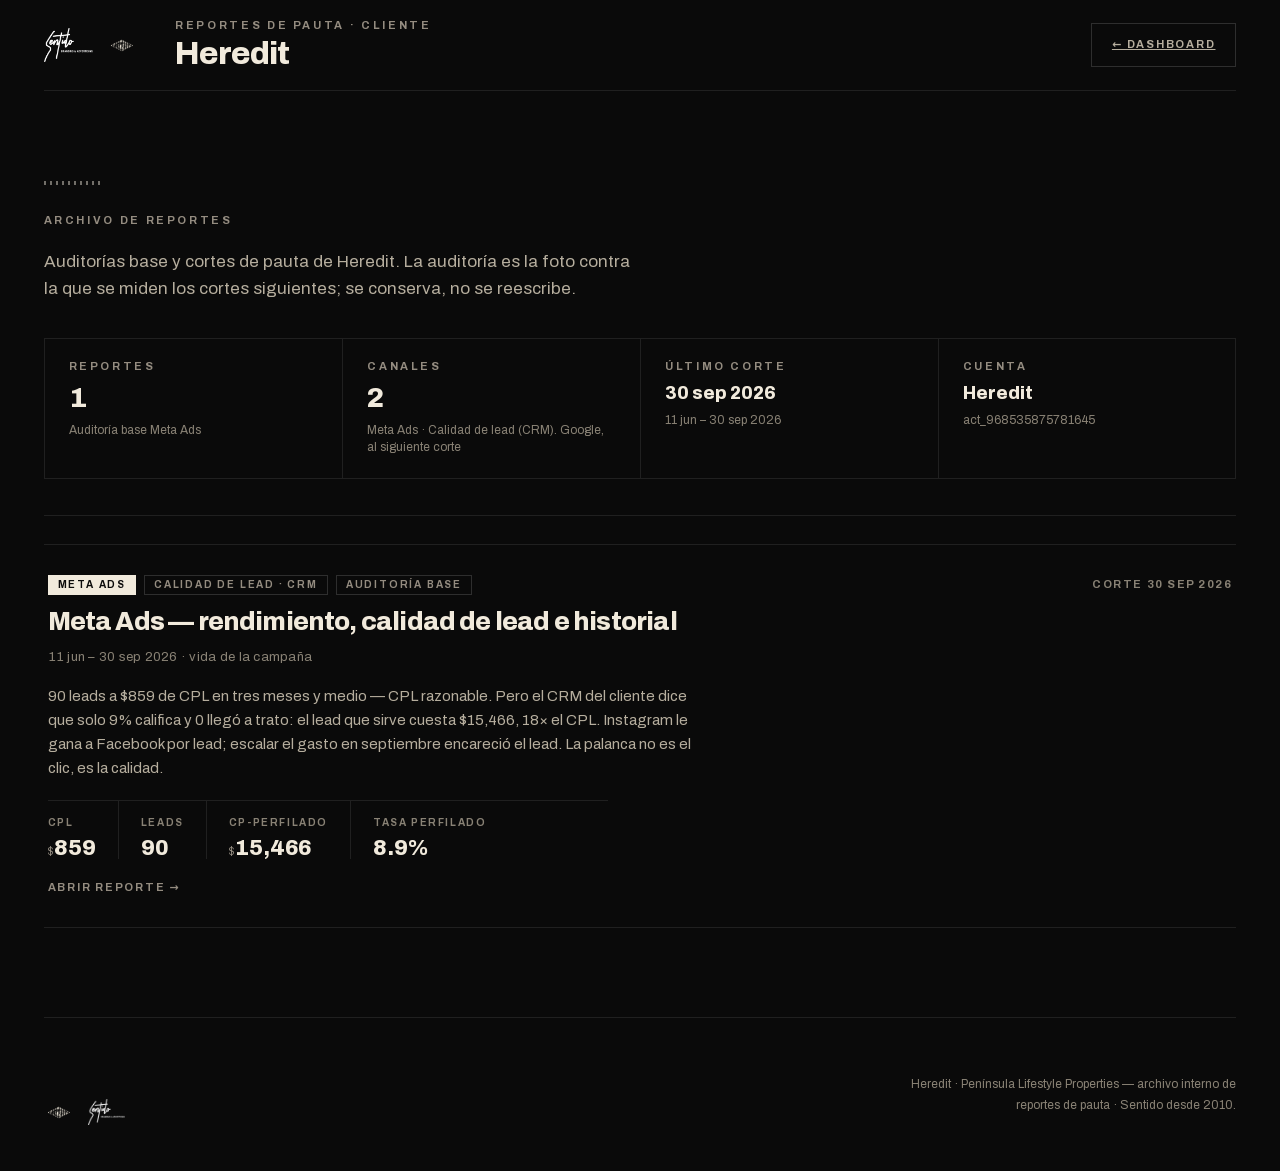
==== reportes/heredit/index.html @ f70a3b52 "Heredit: sección Reportes en el hub + auditoría base Meta Ads (con cruce CRM) - Nueva sección Report" ====
<!DOCTYPE html>
<html lang="es">
<head>
<meta charset="UTF-8">
<meta name="viewport" content="width=device-width, initial-scale=1">
<meta name="robots" content="noindex, nofollow">
<title>Reportes · Heredit — Sentido</title>
<link rel="icon" href="/assets/favicon.png">
<link rel="apple-touch-icon" href="/assets/favicon-180.png">
<link rel="stylesheet" href="/assets/panel.css">
<link rel="stylesheet" href="/assets/reportes.css">
</head>
<body>
<div class="wrap">

  <header class="barra">
    <div class="marca">
      <img src="/assets/logo-sentido-nombre-light.png" alt="Sentido">
      <span class="ojo" aria-hidden="true"></span>
    </div>
    <div class="cliente">
      <span class="rotulo">Reportes de pauta · Cliente</span>
      <h2>Heredit</h2>
    </div>
    <div class="controles no-print">
      <a class="btn btn--fantasma" href="/heredit">← Dashboard</a>
    </div>
  </header>

  <section aria-label="Resumen del archivo" style="padding-block:var(--sec) 0">
    <div class="pleca"></div>
    <span class="rotulo">Archivo de reportes</span>
    <p style="max-width:60ch;margin:16px 0 0;color:var(--hueso-2)">
      Auditorías base y cortes de pauta de Heredit. La auditoría es la foto contra la que se miden
      los cortes siguientes; se conserva, no se reescribe.
    </p>

    <div class="arch">
      <div class="a"><span class="rotulo">Reportes</span><div class="v">1</div><div class="s">Auditoría base Meta Ads</div></div>
      <div class="a"><span class="rotulo">Canales</span><div class="v">2</div><div class="s">Meta Ads · Calidad de lead (CRM). Google, al siguiente corte</div></div>
      <div class="a"><span class="rotulo">Último corte</span><div class="v" style="font-size:1.125rem">30 sep 2026</div><div class="s">11 jun – 30 sep 2026</div></div>
      <div class="a"><span class="rotulo">Cuenta</span><div class="v" style="font-size:1.125rem">Heredit</div><div class="s">act_968535875781645</div></div>
    </div>
  </section>

  <section style="padding-block:20px var(--sec)">
    <div class="replist">

      <a class="repitem" href="/reportes/heredit/meta-2026-09-30">
        <div class="repitem__top">
          <div class="tags">
            <span class="tag tag--full">Meta Ads</span>
            <span class="tag">Calidad de lead · CRM</span>
            <span class="tag">Auditoría base</span>
          </div>
          <span class="corte">Corte 30 sep 2026</span>
        </div>
        <h3>Meta Ads — rendimiento, calidad de lead e historial</h3>
        <p class="per">11 jun – 30 sep 2026 · vida de la campaña</p>
        <p class="desc">
          90 leads a $859 de CPL en tres meses y medio — CPL razonable. Pero el CRM del cliente dice
          que solo 9% califica y 0 llegó a trato: el lead que sirve cuesta $15,466, 18× el CPL.
          Instagram le gana a Facebook por lead; escalar el gasto en septiembre encareció el lead.
          La palanca no es el clic, es la calidad.
        </p>
        <div class="repitem__k">
          <div class="k"><div class="kl">CPL</div><div class="kv"><span class="cur">$</span>859</div></div>
          <div class="k"><div class="kl">Leads</div><div class="kv">90</div></div>
          <div class="k"><div class="kl">CP-Perfilado</div><div class="kv"><span class="cur">$</span>15,466</div></div>
          <div class="k"><div class="kl">Tasa perfilado</div><div class="kv">8.9%</div></div>
        </div>
        <div class="flechas">Abrir reporte →</div>
      </a>

    </div>
  </section>

  <footer>
    <div class="fm"><span class="ojo" aria-hidden="true"></span>
      <img class="nom" src="/assets/logo-sentido-nombre-light.png" alt="Sentido"></div>
    <p class="fnota">Heredit · Península Lifestyle Properties — archivo interno de reportes de pauta · Sentido desde 2010.</p>
  </footer>
</div>

<script>
fetch('/api/session').then(r=>r.json()).then(s=>{ if(!s.authed) location.href='/'; }).catch(()=>{});
</script>
</body>
</html>
---- assets/panel.css ----
/* ═══════════════════════════════════════════════════════════════
   ads.sentido.mx — Panel interno de resultados
   Sistema visual estricto de Sentido: tinta + hueso, Archivo,
   buril como material, rombo como módulo. Sin color, sin tarjetas.
   ═══════════════════════════════════════════════════════════════ */

/* Archivo variable, auto-hospedada (sin Google Fonts en runtime) */
@font-face{
  font-family:'Archivo';font-style:normal;font-weight:100 900;font-stretch:75% 125%;
  font-display:swap;src:url(./fonts/archivo-latin.woff2) format('woff2');
  unicode-range:U+0000-00FF,U+0131,U+0152-0153,U+02BB-02BC,U+02C6,U+02DA,U+02DC,U+0304,U+0308,U+0329,U+2000-206F,U+20AC,U+2122,U+2191,U+2193,U+2212,U+2215,U+FEFF,U+FFFD;
}
@font-face{
  font-family:'Archivo';font-style:normal;font-weight:100 900;font-stretch:75% 125%;
  font-display:swap;src:url(./fonts/archivo-latin-ext.woff2) format('woff2');
  unicode-range:U+0100-02BA,U+02BD-02C5,U+02C7-02CC,U+02CE-02D7,U+02DD-02FF,U+0304,U+0308,U+0329,U+1D00-1DBF,U+1E00-1E9F,U+1EF2-1EFF,U+2020,U+20A0-20AB,U+20AD-20C0,U+2113,U+2C60-2C7F,U+A720-A7FF;
}

:root{
  --tinta:#0A0A0A; --tinta-2:#111111; --tinta-3:#161616; --tinta-4:#1A1A1A;
  --hueso:#F1EADC; --hueso-2:#B6AE9E; --hueso-3:#948C80; --hueso-4:#898275;
  --linea:#202020; --linea-2:#2E2E2E;
  --err:#E0A79C; --err-borde:#B4655A;
  --ancho:1300px; --lectura:780px;
  --gutter:clamp(20px,3.4vw,48px);
  --sec:clamp(56px,7vw,104px);
  --ease:cubic-bezier(.22,.75,.20,1);
  --archivo:'Archivo',system-ui,-apple-system,'Segoe UI',sans-serif;
  color-scheme:dark;
}
*{box-sizing:border-box}
html{-webkit-text-size-adjust:100%}
body{margin:0;background:var(--tinta);color:var(--hueso-2);font-family:var(--archivo);
  font-size:1.0625rem;line-height:1.6;font-weight:400;-webkit-font-smoothing:antialiased;text-rendering:optimizeLegibility}
h1,h2,h3,h4{color:var(--hueso);margin:0;line-height:1;letter-spacing:-.032em;text-wrap:balance;font-weight:800}
a{color:inherit}
.num{font-variant-numeric:tabular-nums;font-feature-settings:"tnum" 1}
[hidden]{display:none!important}

.wrap{max-width:var(--ancho);margin:0 auto;padding-inline:var(--gutter)}

/* ── Primitivas de marca ── */
.rotulo{font-size:.6875rem;letter-spacing:.24em;text-transform:uppercase;font-weight:700;color:var(--hueso-3);line-height:1}
.pleca{height:4px;width:56px;background:repeating-linear-gradient(90deg,var(--hueso) 0 2px,transparent 2px 6px);opacity:.45;margin-bottom:20px}
.rombo{width:7px;height:7px;border:1px solid var(--hueso-3);transform:rotate(45deg);display:inline-block}
.rombo--lleno{background:var(--hueso);border-color:var(--hueso)}
/* El ojo grabado: trama de buril enmascarada por la silueta del isotipo, para
   que la marca se lea como grabado y no como PNG negro perdido en el fondo. */
.ojo{width:30px;height:30px;flex:0 0 auto;
  background-image:repeating-linear-gradient(92deg,#F1EADC 0 1.15px,rgba(241,234,220,.34) 1.15px 2.3px);
  -webkit-mask:url(/assets/isotipo-sentido.png) center/contain no-repeat;
  mask:url(/assets/isotipo-sentido.png) center/contain no-repeat}
.buril{position:absolute;inset:0;pointer-events:none;
  background-image:repeating-linear-gradient(var(--ang,90deg),var(--trazo,#F1EADC) 0 var(--peso,.6px),transparent var(--peso,.6px) var(--paso,5px));
  opacity:var(--tono,.05)}

/* ── Barra ── */
.barra{display:flex;align-items:center;gap:clamp(16px,3vw,40px);flex-wrap:wrap;min-height:80px;
  padding-block:20px;border-bottom:1px solid var(--linea)}
.marca{display:flex;align-items:center;gap:14px;flex:0 0 auto}
.marca img{height:34px;width:auto;display:block}
.cliente{display:flex;flex-direction:column;gap:7px;flex:1 1 auto;min-width:120px}
.cliente h2{font-size:clamp(1.5rem,2.6vw,2rem)}

/* ── Controles: selector de rango tipo Swydo ── */
.controles{display:flex;gap:12px;align-items:center;flex-wrap:wrap;flex:0 0 auto}
.selrango{position:relative}
.selrango>button{appearance:none;cursor:pointer;font-family:inherit;background:transparent;
  border:1px solid var(--linea-2);color:var(--hueso-2);padding:11px 16px;display:flex;gap:12px;align-items:center;
  font-size:.8125rem;letter-spacing:.02em;transition:border-color .3s var(--ease)}
.selrango>button:hover{border-color:var(--hueso-4)}
.selrango>button .cal{color:var(--hueso-4)}
.selrango>button .rng{font-variant-numeric:tabular-nums;color:var(--hueso)}
.panelrango{position:absolute;top:calc(100% + 8px);right:0;z-index:40;width:min(340px,90vw);
  background:var(--tinta-2);border:1px solid var(--linea-2);padding:18px}
.panelrango .rotulo{margin-bottom:12px;display:block}
.presets{display:flex;flex-wrap:wrap;gap:8px;margin-bottom:16px}
.presets button{appearance:none;cursor:pointer;font-family:inherit;background:transparent;border:1px solid var(--linea);
  color:var(--hueso-3);padding:8px 12px;font-size:.75rem;letter-spacing:.02em;transition:.25s var(--ease)}
.presets button:hover{color:var(--hueso);border-color:var(--hueso-4)}
.presets button[aria-pressed="true"]{background:var(--hueso);color:var(--tinta);border-color:var(--hueso)}
.custom{display:grid;grid-template-columns:1fr 1fr;gap:10px;padding-top:14px;border-top:1px solid var(--linea)}
.custom label{display:flex;flex-direction:column;gap:6px;font-size:.6875rem;letter-spacing:.16em;text-transform:uppercase;font-weight:700;color:var(--hueso-4)}
.custom input{font-family:inherit;background:var(--tinta-3);border:1px solid var(--linea-2);color:var(--hueso);padding:9px 10px;font-size:.8125rem}
.cmp{margin-top:14px;display:flex;align-items:center;gap:10px;font-size:.8125rem;color:var(--hueso-3)}
.cmp input{accent-color:var(--hueso)}

.btn{appearance:none;cursor:pointer;font-family:inherit;font-size:.6875rem;letter-spacing:.16em;text-transform:uppercase;
  font-weight:700;padding:12px 20px;background:var(--hueso);color:var(--tinta);border:0;box-shadow:0 2px 0 0 var(--hueso-4);
  transition:box-shadow .15s var(--ease),transform .15s var(--ease)}
.btn:hover{box-shadow:0 4px 0 0 var(--hueso-4)}
.btn:active{box-shadow:0 1px 0 0 var(--hueso-4);transform:translateY(1px)}
.btn--fantasma{background:transparent;color:var(--hueso-2);border:1px solid var(--linea-2);box-shadow:none}
.btn--fantasma:hover{border-color:var(--hueso-4);box-shadow:none}

/* ── Banner (estado de datos) ── */
.banner{display:flex;align-items:center;gap:12px;padding:12px 16px;margin-top:20px;
  background:var(--tinta-2);border-left:2px solid var(--hueso-4);font-size:.875rem;color:var(--hueso-3)}
.banner b{color:var(--hueso-2);font-weight:600}
.banner .rombo{flex:0 0 auto}

/* ── Secciones ── */
section{padding-block:var(--sec)}
section+section{border-top:1px solid var(--linea)}
.cab{display:flex;justify-content:space-between;align-items:flex-end;gap:24px;flex-wrap:wrap;margin-bottom:44px}
.cab h3{font-size:clamp(1.375rem,2.2vw,1.875rem)}
.cab .meta-nota{font-size:.9375rem;color:var(--hueso-3);max-width:36ch;text-align:right}

/* ── KPIs: plancha de renglones ── */
.kpis{display:grid;grid-template-columns:repeat(4,1fr)}
.kpi{padding:4px 28px;border-left:1px solid var(--linea)}
.kpi:first-child{padding-left:0;border-left:0}
.kpi .rotulo{margin-bottom:16px}
.kpi .cifra{font-size:clamp(2rem,3.4vw,2.9rem);font-weight:800;color:var(--hueso);line-height:.95;letter-spacing:-.032em}
.kpi .cifra .cur{font-weight:300;font-size:.55em;color:var(--hueso-3);margin-right:.12em;vertical-align:.06em}
.kpi .pie{margin-top:14px;display:flex;align-items:center;gap:10px;min-height:20px}
.delta{display:inline-flex;align-items:center;gap:6px;font-size:.8125rem;font-weight:600;font-variant-numeric:tabular-nums;color:var(--hueso-2)}
.delta .arw{color:var(--hueso-3);font-size:.7rem}
.delta .vs{color:var(--hueso-4);font-weight:400;letter-spacing:.04em}

/* ── Columnas con regla ── */
.cols{display:grid;grid-template-columns:1fr 1fr}
.col{padding:0 clamp(20px,3vw,48px);border-left:1px solid var(--linea)}
.col:first-child{padding-left:0;border-left:0}
.col-cab{display:flex;align-items:baseline;justify-content:space-between;gap:12px;margin-bottom:26px;padding-bottom:18px;border-bottom:1px solid var(--linea)}
.col-cab h4{font-size:1.3125rem;color:var(--hueso)}
.col-cab .fuente{font-size:.6875rem;letter-spacing:.14em;text-transform:uppercase;font-weight:700;color:var(--hueso-4)}
.renglon{display:grid;grid-template-columns:1fr auto auto;align-items:baseline;gap:16px;padding:14px 0;border-bottom:1px solid var(--linea)}
.renglon:last-child{border-bottom:0}
.renglon .et{color:var(--hueso-3);font-size:.9375rem}
.renglon .val{color:var(--hueso);font-weight:600;font-size:1.0625rem;font-variant-numeric:tabular-nums;text-align:right;min-width:90px}
.renglon .dl{text-align:right;min-width:74px}
.aviso{margin-top:22px;padding:14px 16px;border:1px solid var(--linea-2);display:flex;gap:12px;align-items:flex-start}
.aviso .rombo{margin-top:6px;flex:0 0 auto;border-color:var(--err-borde)}
.aviso p{margin:0;font-size:.875rem;color:var(--hueso-3);line-height:1.5}
.aviso b{color:var(--hueso-2);font-weight:600}

/* ── Tendencia ── */
.trend{display:grid;grid-template-columns:1fr 1fr;gap:clamp(24px,4vw,56px)}
.grafo{position:relative}
.grafo h4{font-size:1.125rem;color:var(--hueso);margin-bottom:4px}
.grafo .gsub{font-size:.8125rem;color:var(--hueso-4);margin-bottom:20px}
.grafo svg{width:100%;height:auto;display:block;overflow:visible}
.gline{fill:none;stroke:var(--hueso-2);stroke-width:1.6}
.garea{fill:var(--hueso);opacity:.06}
.ggrid{stroke:var(--linea);stroke-width:1}
.gbase{stroke:var(--linea-2);stroke-width:1}
.gtick{fill:var(--hueso-4);font-size:10px;font-weight:700;letter-spacing:.1em}
.gcursor{stroke:var(--hueso-3);stroke-width:1;stroke-dasharray:2 3;opacity:0}
.tip{position:fixed;pointer-events:none;background:var(--tinta-2);border:1px solid var(--linea-2);padding:8px 11px;
  font-size:.75rem;color:var(--hueso-2);opacity:0;transform:translate(-50%,-115%);white-space:nowrap;transition:opacity .12s;z-index:50}
.tip b{color:var(--hueso);font-weight:600;font-variant-numeric:tabular-nums}

/* ── Análisis (Nivel 1: callouts computados) ── */
.analisis{margin-top:44px;background:var(--tinta-2);padding:24px clamp(20px,3vw,32px);border-left:2px solid var(--hueso-4)}
.analisis>.rotulo{display:block;margin-bottom:18px}
.analisis ul{list-style:none;margin:0;padding:0;display:flex;flex-direction:column;gap:14px}
.analisis li{display:grid;grid-template-columns:auto 1fr;gap:14px;align-items:start}
.analisis li .rombo{margin-top:7px}
.analisis li .txt{color:var(--hueso-2);font-size:.9375rem;line-height:1.55;max-width:66ch}
.analisis li .txt b{color:var(--hueso);font-weight:600;font-variant-numeric:tabular-nums}
.an-kpi-slim{margin-top:34px;padding-top:22px;border-top:1px solid var(--linea);display:grid;grid-template-columns:auto 1fr;gap:14px;align-items:start;max-width:80ch}
.an-kpi-slim .rombo{margin-top:7px}
.an-kpi-slim .txt{color:var(--hueso-2);font-size:1rem;line-height:1.55}
.an-kpi-slim .txt b{color:var(--hueso);font-weight:600;font-variant-numeric:tabular-nums}

/* ── Papel: lectura ── */
.papel{--tinta:#F1EADC;--tinta-2:#E8E0D0;--tinta-3:#DED5C2;--tinta-4:#D5CBB6;
  --hueso:#0A0A0A;--hueso-2:#2E2A24;--hueso-3:#514B42;--hueso-4:#5C564C;--linea:#D8CFBC;--linea-2:#C4B9A2;
  background:var(--tinta);color:var(--hueso-2);margin-inline:calc(-1*var(--gutter));padding-inline:var(--gutter)}
.papel .pleca{background:repeating-linear-gradient(90deg,var(--hueso) 0 2px,transparent 2px 6px)}
.lectura{max-width:var(--lectura)}
.lectura h3{color:var(--hueso);font-size:clamp(1.5rem,2.4vw,2rem);margin-bottom:8px}
.lectura .firma{font-size:.6875rem;letter-spacing:.24em;text-transform:uppercase;font-weight:700;color:var(--hueso-3);margin-bottom:32px}
.lectura p{color:var(--hueso-2);margin:0 0 20px;max-width:68ch}
.lectura p b,.lectura p .en{color:var(--hueso);font-weight:600}
.lectura p:last-child{margin-bottom:0}

/* ── Pie ── */
footer{border-top:1px solid var(--linea);padding-block:44px;display:flex;justify-content:space-between;align-items:flex-end;gap:28px;flex-wrap:wrap}
footer .fm{display:flex;align-items:center;gap:14px}
footer .fm img.nom{height:26px;width:auto;opacity:.9}
footer .fm img.iso{height:30px;width:auto;opacity:.7}
footer .fnota{font-size:.75rem;color:var(--hueso-4);line-height:1.7;text-align:right;max-width:42ch}

/* ── Login ── */
.login-wrap{min-height:100vh;display:grid;place-items:center;padding:24px;position:relative;overflow:hidden}
.login-caja{width:min(400px,100%);position:relative;z-index:2}
.login-caja .marca{justify-content:center;margin-bottom:36px}
.login-caja .marca img{height:40px}
.login-caja h1{font-size:1.875rem;text-align:center;margin-bottom:6px}
.login-caja .sub{text-align:center;color:var(--hueso-3);font-size:.9375rem;margin:0 0 32px}
.login-form{display:flex;flex-direction:column;gap:14px}
.login-form input{font-family:inherit;background:var(--tinta-3);border:1px solid var(--linea-2);color:var(--hueso);padding:14px 16px;font-size:1rem}
.login-form input:focus{outline:2px solid var(--hueso-4);outline-offset:1px}
.login-form .btn{width:100%;justify-content:center;text-align:center;padding:15px}
.login-err{color:var(--err);font-size:.875rem;text-align:center;min-height:20px}

/* ── Índice de marcas ── */
.indice{padding-block:var(--sec)}
.indice .plancha{display:flex;flex-direction:column;border-top:1px solid var(--linea)}
.indice .renglon-marca{display:grid;grid-template-columns:1fr auto auto;align-items:center;gap:20px;
  padding:22px 4px;border-bottom:1px solid var(--linea);text-decoration:none;position:relative;transition:padding-left .3s var(--ease)}
.indice .renglon-marca:hover{padding-left:16px}
.indice .renglon-marca .nom{color:var(--hueso);font-size:1.3125rem;font-weight:800;letter-spacing:-.03em}
.indice .renglon-marca .redes{color:var(--hueso-4);font-size:.6875rem;letter-spacing:.16em;text-transform:uppercase;font-weight:700}
.indice .renglon-marca .flecha{color:var(--hueso-3);font-size:1.1rem}

/* ── Estados de carga ── */
.cargando{padding:80px 0;text-align:center;color:var(--hueso-4);font-size:.9375rem;letter-spacing:.02em}

@media (max-width:900px){
  .kpis{grid-template-columns:1fr 1fr;gap:8px 0}
  .kpi{padding:18px 22px;border-top:1px solid var(--linea)}
  .kpi:nth-child(-n+2){border-top:0}
  .kpi:nth-child(odd){padding-left:0;border-left:0}
  .cols{grid-template-columns:1fr}
  .col{padding:0;border-left:0}
  .col+.col{margin-top:40px;padding-top:40px;border-top:1px solid var(--linea)}
  .trend{grid-template-columns:1fr}
}
@media (max-width:560px){
  .kpis{grid-template-columns:1fr}
  .kpi{padding:20px 0;border-left:0;border-top:1px solid var(--linea)}
  .kpi:first-child{border-top:0}
  .controles{width:100%}
  .selrango{flex:1}
  .selrango>button{width:100%;justify-content:space-between}
}
@media (prefers-reduced-motion:reduce){*{transition:none!important;animation:none!important}}

/* ── Impresión (para el PDF del mes) ── */
@media print{
  body{background:#fff;color:#000}
  .controles,.no-print{display:none!important}
  section{break-inside:avoid}
}
---- assets/reportes.css ----
/* ═══════════════════════════════════════════════════════════════
   ads.sentido.mx — Reportes de pauta (auditorías y cortes)
   Complementa panel.css. Mismo sistema: tinta + hueso, Archivo,
   sin color, sin tarjetas. Barras y tablas con regla y densidad.
   ═══════════════════════════════════════════════════════════════ */

/* ── KPIs de 5 (auditoría trae CP-Perfilado + tasa) ── */
.kpis--5{grid-template-columns:repeat(5,1fr)}
@media (max-width:900px){ .kpis--5{grid-template-columns:1fr 1fr} .kpis--5 .kpi:nth-child(-n+2){border-top:0} }
@media (max-width:560px){ .kpis--5{grid-template-columns:1fr} }

/* ── Tag de canal / tipo ── */
.tag{display:inline-block;font-size:.625rem;letter-spacing:.18em;text-transform:uppercase;font-weight:700;
  color:var(--hueso-3);border:1px solid var(--linea-2);padding:4px 9px;line-height:1}
.tag--full{background:var(--hueso);color:var(--tinta);border-color:var(--hueso)}

/* ── Índice de reportes: planchas de renglones (sin tarjetas) ── */
.replist{border-top:1px solid var(--linea);margin-top:8px}
.repitem{display:block;text-decoration:none;padding:30px 4px;border-bottom:1px solid var(--linea);
  transition:padding-left .3s var(--ease)}
.repitem:hover{padding-left:16px}
.repitem__top{display:flex;align-items:center;gap:12px;flex-wrap:wrap;margin-bottom:14px}
.repitem__top .tags{display:flex;gap:8px;flex-wrap:wrap}
.repitem__top .corte{margin-left:auto;font-size:.6875rem;letter-spacing:.14em;text-transform:uppercase;font-weight:700;color:var(--hueso-4)}
.repitem h3{font-size:clamp(1.25rem,2vw,1.6rem);margin-bottom:6px}
.repitem .per{font-size:.8125rem;letter-spacing:.02em;color:var(--hueso-4);font-variant-numeric:tabular-nums;margin-bottom:16px}
.repitem .desc{color:var(--hueso-2);font-size:.9375rem;line-height:1.6;max-width:74ch;margin-bottom:20px}
.repitem__k{display:flex;gap:0;flex-wrap:wrap;border-top:1px solid var(--linea);max-width:560px}
.repitem__k .k{padding:14px 22px 0 0;margin-right:22px;border-right:1px solid var(--linea)}
.repitem__k .k:last-child{border-right:0}
.repitem__k .kl{font-size:.625rem;letter-spacing:.16em;text-transform:uppercase;font-weight:700;color:var(--hueso-4);margin-bottom:6px}
.repitem__k .kv{font-size:1.375rem;font-weight:800;color:var(--hueso);line-height:1;font-variant-numeric:tabular-nums}
.repitem__k .kv .cur{font-weight:300;font-size:.55em;color:var(--hueso-3);margin-right:.1em}
.repitem .flechas{margin-top:20px;font-size:.6875rem;letter-spacing:.16em;text-transform:uppercase;font-weight:700;color:var(--hueso-3)}
.repitem:hover .flechas{color:var(--hueso)}

/* resumen del archivo (mini-KPIs arriba del índice) */
.arch{display:grid;grid-template-columns:repeat(4,1fr);border:1px solid var(--linea);margin:36px 0}
.arch .a{padding:22px 24px;border-left:1px solid var(--linea)}
.arch .a:first-child{border-left:0}
.arch .a .rotulo{margin-bottom:12px;display:block}
.arch .a .v{font-size:1.75rem;font-weight:800;color:var(--hueso);line-height:1;font-variant-numeric:tabular-nums}
.arch .a .s{margin-top:10px;font-size:.75rem;color:var(--hueso-4);line-height:1.4}
@media (max-width:760px){ .arch{grid-template-columns:1fr 1fr} .arch .a:nth-child(-n+2){border-top:0} .arch .a:nth-child(odd){border-left:0} .arch .a:nth-child(n+3){border-top:1px solid var(--linea)} }

/* ── Barras horizontales (ubicaciones, demografía) ── */
.hbars{display:flex;flex-direction:column}
.hbar{display:grid;grid-template-columns:minmax(120px,1.1fr) 1fr auto;align-items:center;gap:16px;
  padding:13px 0;border-bottom:1px solid var(--linea)}
.hbar:last-child{border-bottom:0}
.hbar .lab{color:var(--hueso-2);font-size:.9375rem}
.hbar .lab small{display:block;color:var(--hueso-4);font-size:.6875rem;letter-spacing:.06em;margin-top:2px}
.hbar .track{height:10px;background:var(--tinta-3);position:relative;overflow:hidden}
.hbar .fill{position:absolute;inset:0 auto 0 0;background:var(--hueso);opacity:.85}
.hbar .fill--soft{opacity:.32}
.hbar .val{text-align:right;color:var(--hueso);font-weight:600;font-size:.9375rem;font-variant-numeric:tabular-nums;min-width:120px}
.hbar .val b{color:var(--hueso)}
.hbar .val small{color:var(--hueso-4);font-weight:400;font-size:.75rem;margin-left:8px}

/* ── Tabla densa (creativos, conjuntos, plan, funnel) ── */
.tabla{width:100%;border-collapse:collapse;font-variant-numeric:tabular-nums}
.tabla th{font-size:.625rem;letter-spacing:.14em;text-transform:uppercase;font-weight:700;color:var(--hueso-4);
  text-align:right;padding:0 0 14px;border-bottom:1px solid var(--linea-2);white-space:nowrap}
.tabla th:first-child{text-align:left}
.tabla td{padding:14px 0;border-bottom:1px solid var(--linea);color:var(--hueso);font-size:.9375rem;text-align:right;vertical-align:top}
.tabla td:first-child{text-align:left;color:var(--hueso-2);padding-right:20px}
.tabla td.hi{color:var(--hueso);font-weight:700}
.tabla td .sub{display:block;color:var(--hueso-4);font-size:.75rem;margin-top:3px;letter-spacing:.02em}
.tabla tr.total td{border-top:1px solid var(--linea-2);border-bottom:0;color:var(--hueso);font-weight:700;padding-top:16px}
.estado{font-size:.625rem;letter-spacing:.12em;text-transform:uppercase;font-weight:700;color:var(--hueso-4);white-space:nowrap}
.acc{color:var(--hueso-2);font-size:.8125rem;text-align:left}
@media (max-width:640px){ .tabla{font-size:.8125rem} .tabla th{font-size:.5625rem} .tabla td{font-size:.8125rem} }

/* ── Funnel (CRM) ── */
.funnel{display:flex;flex-direction:column;gap:2px;max-width:640px}
.fstep{display:grid;grid-template-columns:150px 1fr;align-items:center;gap:16px}
.fstep .fl{font-size:.875rem;color:var(--hueso-2);text-align:right}
.fstep .fl.star{color:var(--hueso);font-weight:700}
.fstep .fbar{position:relative;height:34px;background:var(--tinta-3)}
.fstep .fbar i{position:absolute;inset:0 auto 0 0;background:var(--hueso);opacity:.16;display:block}
.fstep.star .fbar i{opacity:.9}
.fstep .fbar span{position:absolute;left:12px;top:50%;transform:translateY(-50%);font-size:.8125rem;
  font-weight:700;color:var(--hueso);font-variant-numeric:tabular-nums;z-index:2}
.fstep.star .fbar span{color:var(--tinta)}
.fstep .fbar em{position:absolute;right:12px;top:50%;transform:translateY(-50%);font-style:normal;
  font-size:.75rem;color:var(--hueso-3);font-variant-numeric:tabular-nums;z-index:2}
/* en la fila destacada el % queda sobre la pista oscura (la barra es corta): mantener claro */
.fstep.star .fbar em{color:var(--hueso-2)}

/* dos columnas de contenido con regla (para cruce KPIs + texto) */
.split{display:grid;grid-template-columns:1fr 1fr;gap:clamp(24px,4vw,56px)}
@media (max-width:820px){ .split{grid-template-columns:1fr;gap:40px} }

/* nota de fuente / método */
.fuente-nota{margin-top:28px;font-size:.8125rem;color:var(--hueso-4);line-height:1.6;max-width:80ch;
  padding-top:18px;border-top:1px solid var(--linea)}
.fuente-nota b{color:var(--hueso-3);font-weight:600}

/* lista método */
.metodo{list-style:none;margin:0;padding:0;display:flex;flex-direction:column;gap:14px;max-width:80ch}
.metodo li{display:grid;grid-template-columns:auto 1fr;gap:14px;align-items:start;color:var(--hueso-2);font-size:.9375rem;line-height:1.55}
.metodo li .rombo{margin-top:7px}
.metodo li b{color:var(--hueso);font-weight:600}

/* volver */
.volver{font-size:.6875rem;letter-spacing:.14em;text-transform:uppercase;font-weight:700;color:var(--hueso-3);text-decoration:none}
.volver:hover{color:var(--hueso)}
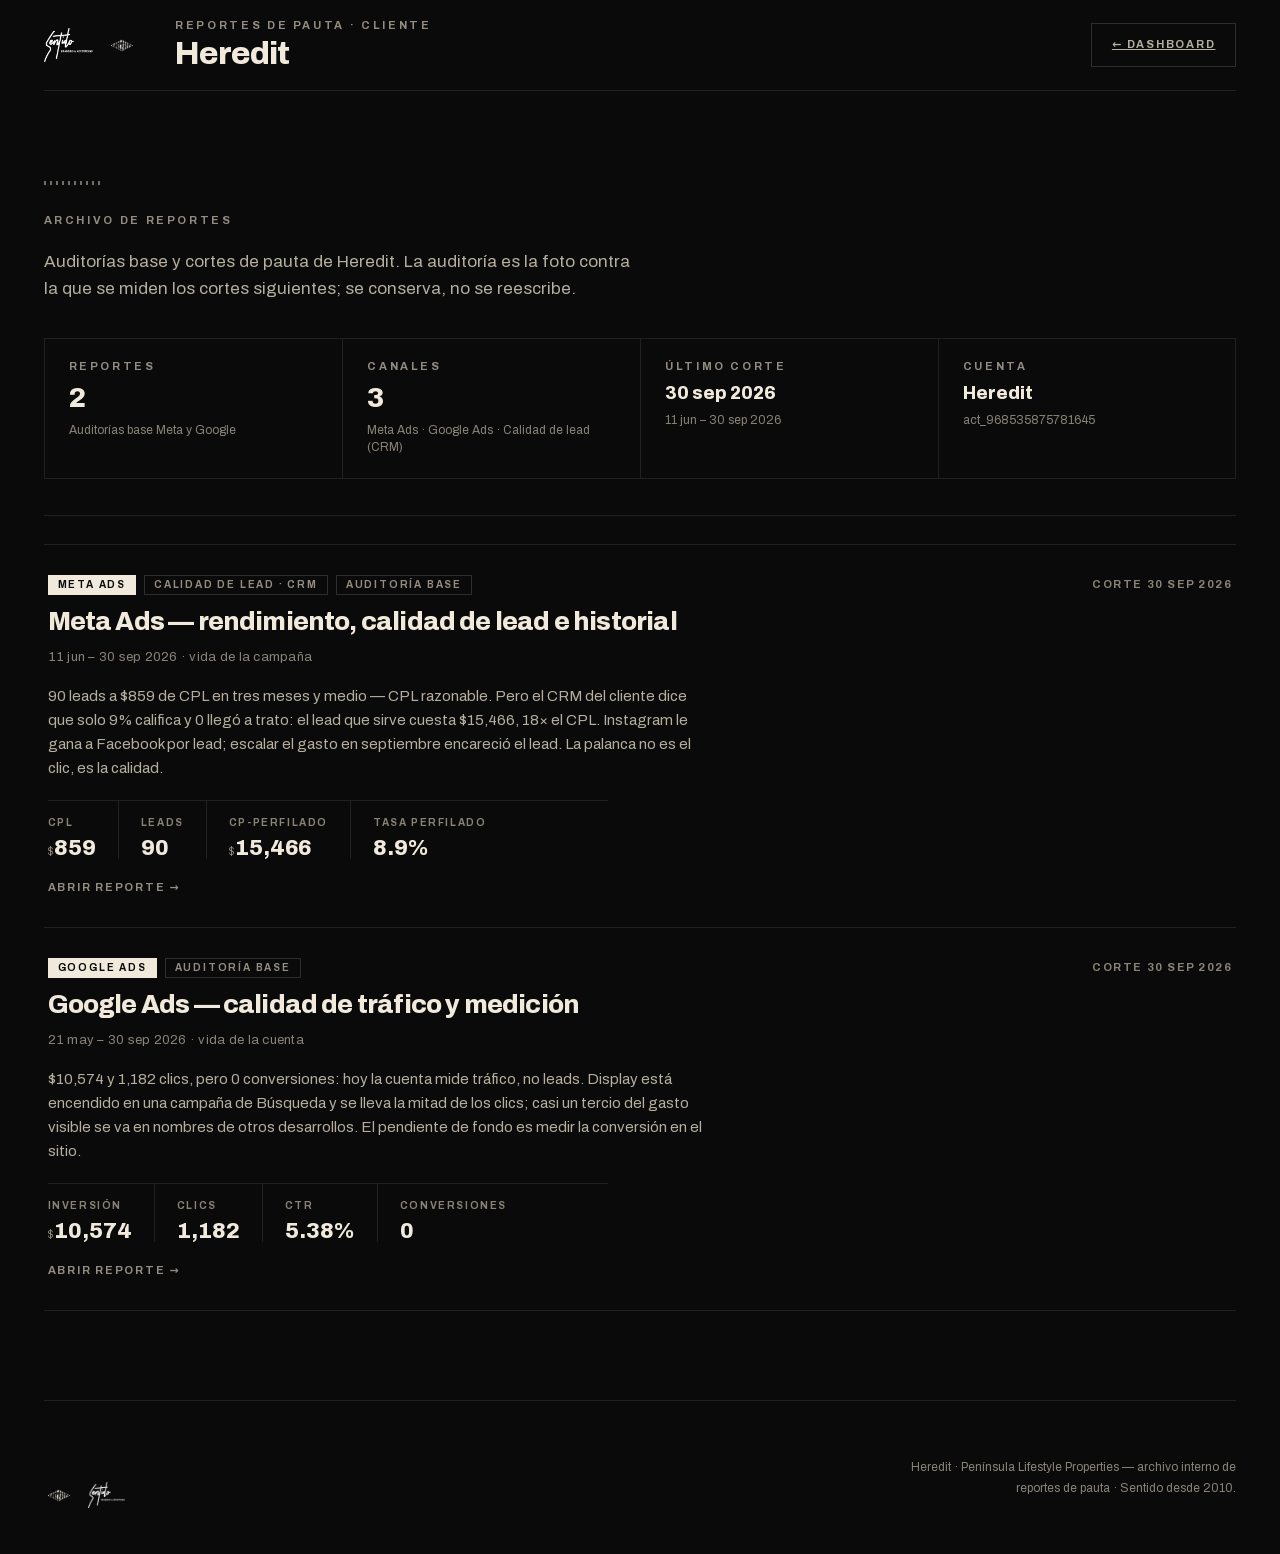
==== commit 3e4ee2c6: "Heredit: auditoría base Google Ads + tarjeta en el índice de reportes - Reporte /reportes/heredit/go" ====
--- a/reportes/heredit/index.html
+++ b/reportes/heredit/index.html
@@ -36,8 +36,8 @@
     </p>
 
     <div class="arch">
-      <div class="a"><span class="rotulo">Reportes</span><div class="v">1</div><div class="s">Auditoría base Meta Ads</div></div>
-      <div class="a"><span class="rotulo">Canales</span><div class="v">2</div><div class="s">Meta Ads · Calidad de lead (CRM). Google, al siguiente corte</div></div>
+      <div class="a"><span class="rotulo">Reportes</span><div class="v">2</div><div class="s">Auditorías base Meta y Google</div></div>
+      <div class="a"><span class="rotulo">Canales</span><div class="v">3</div><div class="s">Meta Ads · Google Ads · Calidad de lead (CRM)</div></div>
       <div class="a"><span class="rotulo">Último corte</span><div class="v" style="font-size:1.125rem">30 sep 2026</div><div class="s">11 jun – 30 sep 2026</div></div>
       <div class="a"><span class="rotulo">Cuenta</span><div class="v" style="font-size:1.125rem">Heredit</div><div class="s">act_968535875781645</div></div>
     </div>
@@ -72,6 +72,31 @@
         <div class="flechas">Abrir reporte →</div>
       </a>
 
+      <a class="repitem" href="/reportes/heredit/google-2026-09-30">
+        <div class="repitem__top">
+          <div class="tags">
+            <span class="tag tag--full">Google Ads</span>
+            <span class="tag">Auditoría base</span>
+          </div>
+          <span class="corte">Corte 30 sep 2026</span>
+        </div>
+        <h3>Google Ads — calidad de tráfico y medición</h3>
+        <p class="per">21 may – 30 sep 2026 · vida de la cuenta</p>
+        <p class="desc">
+          $10,574 y 1,182 clics, pero 0 conversiones: hoy la cuenta mide tráfico, no leads.
+          Display está encendido en una campaña de Búsqueda y se lleva la mitad de los clics;
+          casi un tercio del gasto visible se va en nombres de otros desarrollos. El pendiente de
+          fondo es medir la conversión en el sitio.
+        </p>
+        <div class="repitem__k">
+          <div class="k"><div class="kl">Inversión</div><div class="kv"><span class="cur">$</span>10,574</div></div>
+          <div class="k"><div class="kl">Clics</div><div class="kv">1,182</div></div>
+          <div class="k"><div class="kl">CTR</div><div class="kv">5.38%</div></div>
+          <div class="k"><div class="kl">Conversiones</div><div class="kv">0</div></div>
+        </div>
+        <div class="flechas">Abrir reporte →</div>
+      </a>
+
     </div>
   </section>
 
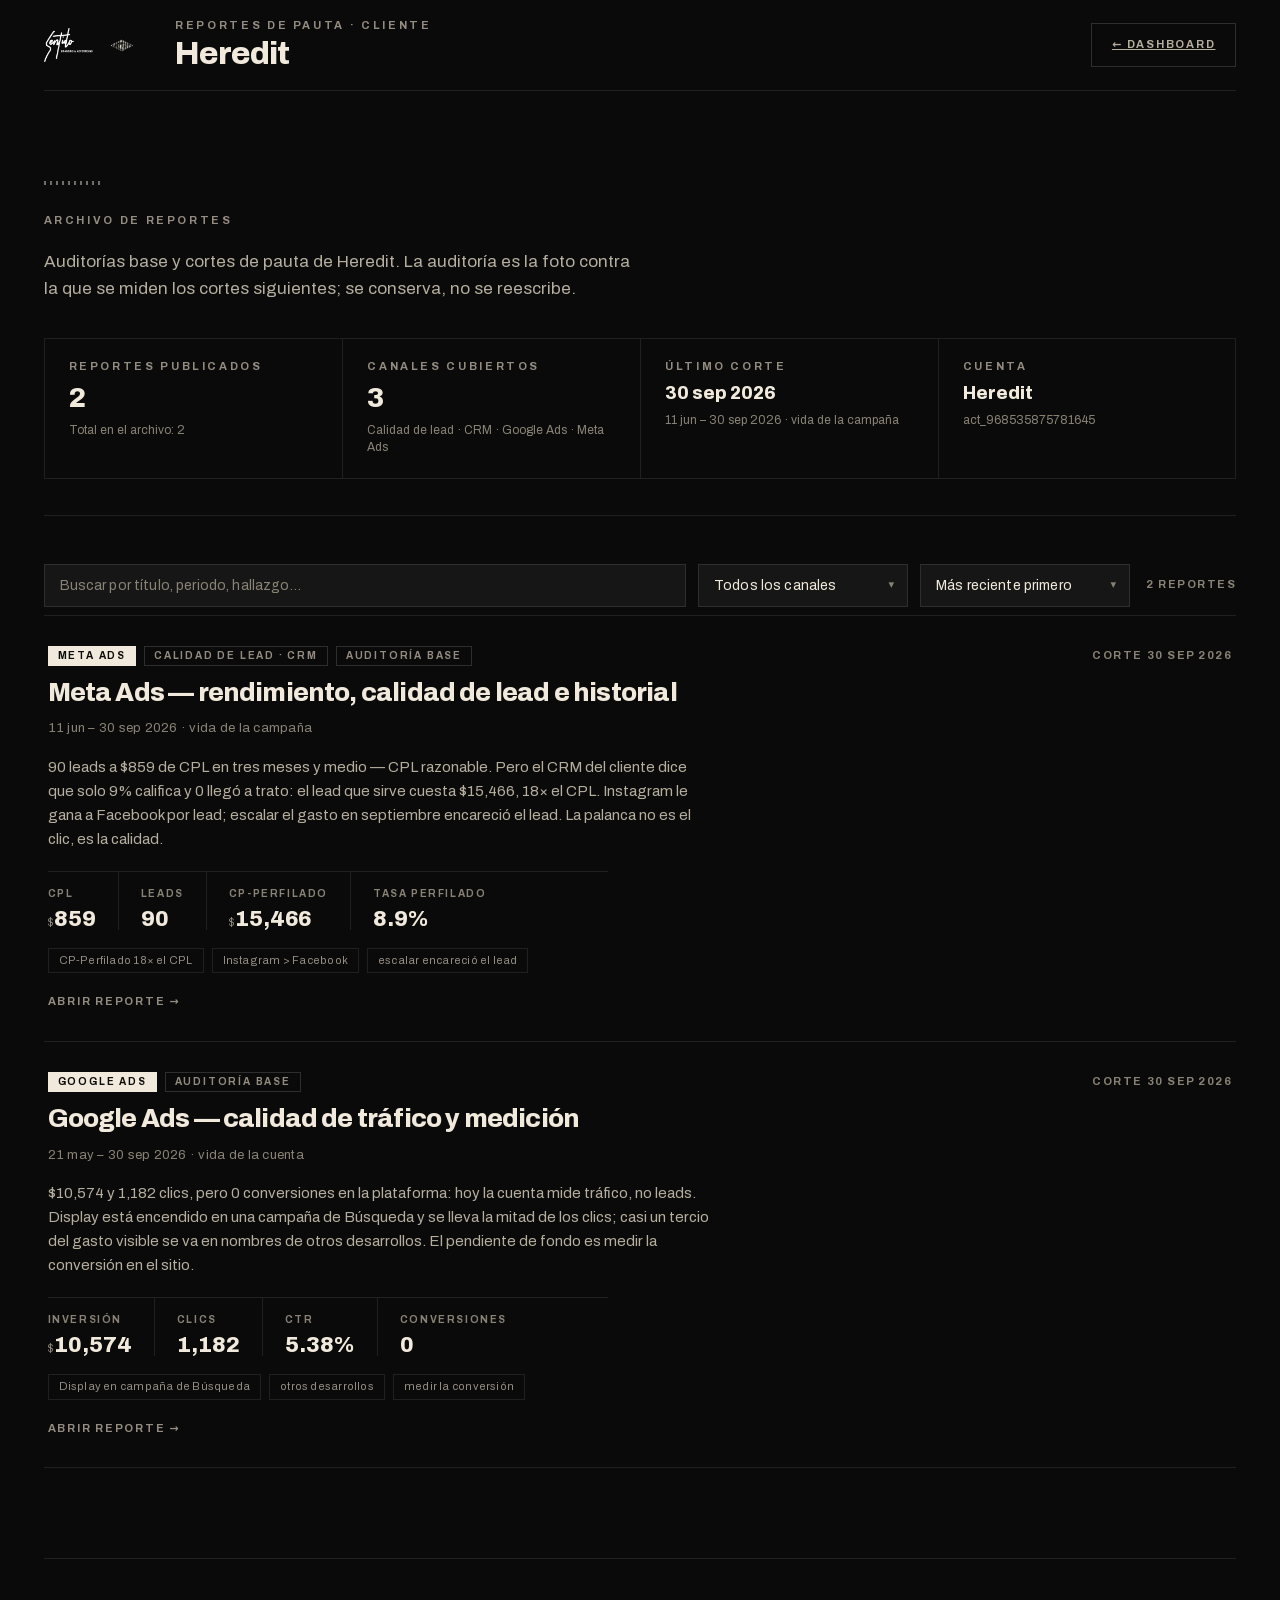
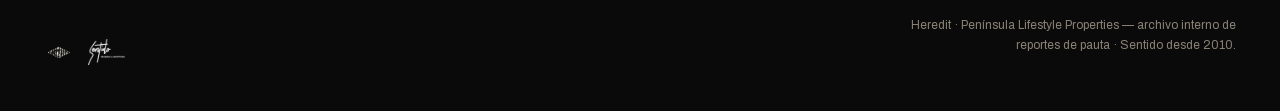
==== commit 29cbbf37: "Hub de reportes Heredit: buscador + filtro por canal + orden - Índice data-driven (manifiesto REPORT" ====
--- a/reportes/heredit/index.html
+++ b/reportes/heredit/index.html
@@ -8,7 +8,7 @@
 <link rel="icon" href="/assets/favicon.png">
 <link rel="apple-touch-icon" href="/assets/favicon-180.png">
 <link rel="stylesheet" href="/assets/panel.css">
-<link rel="stylesheet" href="/assets/reportes.css">
+<link rel="stylesheet" href="/assets/reportes.css?v=2">
 </head>
 <body>
 <div class="wrap">
@@ -34,70 +34,31 @@
       Auditorías base y cortes de pauta de Heredit. La auditoría es la foto contra la que se miden
       los cortes siguientes; se conserva, no se reescribe.
     </p>
-
-    <div class="arch">
-      <div class="a"><span class="rotulo">Reportes</span><div class="v">2</div><div class="s">Auditorías base Meta y Google</div></div>
-      <div class="a"><span class="rotulo">Canales</span><div class="v">3</div><div class="s">Meta Ads · Google Ads · Calidad de lead (CRM)</div></div>
-      <div class="a"><span class="rotulo">Último corte</span><div class="v" style="font-size:1.125rem">30 sep 2026</div><div class="s">11 jun – 30 sep 2026</div></div>
-      <div class="a"><span class="rotulo">Cuenta</span><div class="v" style="font-size:1.125rem">Heredit</div><div class="s">act_968535875781645</div></div>
-    </div>
+    <div class="arch" id="arch"></div>
   </section>
 
-  <section style="padding-block:20px var(--sec)">
-    <div class="replist">
+  <section style="padding-block:8px var(--sec)">
+    <div class="toolbar no-print">
+      <div class="field field--search">
+        <input id="q" type="search" placeholder="Buscar por título, periodo, hallazgo…" autocomplete="off" aria-label="Buscar reporte">
+      </div>
+      <div class="field field--sel">
+        <select id="canal" aria-label="Filtrar por canal"><option value="">Todos los canales</option></select>
+        <span class="car" aria-hidden="true">▾</span>
+      </div>
+      <div class="field field--sel">
+        <select id="orden" aria-label="Ordenar">
+          <option value="fecha-desc">Más reciente primero</option>
+          <option value="fecha-asc">Más antiguo primero</option>
+          <option value="titulo">Título (A–Z)</option>
+        </select>
+        <span class="car" aria-hidden="true">▾</span>
+      </div>
+      <span class="count" id="count"></span>
+    </div>
 
-      <a class="repitem" href="/reportes/heredit/meta-2026-09-30">
-        <div class="repitem__top">
-          <div class="tags">
-            <span class="tag tag--full">Meta Ads</span>
-            <span class="tag">Calidad de lead · CRM</span>
-            <span class="tag">Auditoría base</span>
-          </div>
-          <span class="corte">Corte 30 sep 2026</span>
-        </div>
-        <h3>Meta Ads — rendimiento, calidad de lead e historial</h3>
-        <p class="per">11 jun – 30 sep 2026 · vida de la campaña</p>
-        <p class="desc">
-          90 leads a $859 de CPL en tres meses y medio — CPL razonable. Pero el CRM del cliente dice
-          que solo 9% califica y 0 llegó a trato: el lead que sirve cuesta $15,466, 18× el CPL.
-          Instagram le gana a Facebook por lead; escalar el gasto en septiembre encareció el lead.
-          La palanca no es el clic, es la calidad.
-        </p>
-        <div class="repitem__k">
-          <div class="k"><div class="kl">CPL</div><div class="kv"><span class="cur">$</span>859</div></div>
-          <div class="k"><div class="kl">Leads</div><div class="kv">90</div></div>
-          <div class="k"><div class="kl">CP-Perfilado</div><div class="kv"><span class="cur">$</span>15,466</div></div>
-          <div class="k"><div class="kl">Tasa perfilado</div><div class="kv">8.9%</div></div>
-        </div>
-        <div class="flechas">Abrir reporte →</div>
-      </a>
-
-      <a class="repitem" href="/reportes/heredit/google-2026-09-30">
-        <div class="repitem__top">
-          <div class="tags">
-            <span class="tag tag--full">Google Ads</span>
-            <span class="tag">Auditoría base</span>
-          </div>
-          <span class="corte">Corte 30 sep 2026</span>
-        </div>
-        <h3>Google Ads — calidad de tráfico y medición</h3>
-        <p class="per">21 may – 30 sep 2026 · vida de la cuenta</p>
-        <p class="desc">
-          $10,574 y 1,182 clics, pero 0 conversiones: hoy la cuenta mide tráfico, no leads.
-          Display está encendido en una campaña de Búsqueda y se lleva la mitad de los clics;
-          casi un tercio del gasto visible se va en nombres de otros desarrollos. El pendiente de
-          fondo es medir la conversión en el sitio.
-        </p>
-        <div class="repitem__k">
-          <div class="k"><div class="kl">Inversión</div><div class="kv"><span class="cur">$</span>10,574</div></div>
-          <div class="k"><div class="kl">Clics</div><div class="kv">1,182</div></div>
-          <div class="k"><div class="kl">CTR</div><div class="kv">5.38%</div></div>
-          <div class="k"><div class="kl">Conversiones</div><div class="kv">0</div></div>
-        </div>
-        <div class="flechas">Abrir reporte →</div>
-      </a>
-
-    </div>
+    <div class="replist" id="cards"></div>
+    <div class="empty" id="empty" hidden>Ningún reporte coincide con el filtro.</div>
   </section>
 
   <footer>
@@ -109,6 +70,86 @@
 
 <script>
 fetch('/api/session').then(r=>r.json()).then(s=>{ if(!s.authed) location.href='/'; }).catch(()=>{});
+
+// ── Manifiesto de reportes (memoria compartida entre reportes) ──
+const REPORTS = [
+  {
+    slug:'meta-2026-09-30', titulo:'Meta Ads — rendimiento, calidad de lead e historial',
+    canales:['Meta Ads','Calidad de lead · CRM'], tipo:'Auditoría base',
+    fecha:'2026-09-30', periodo:'11 jun – 30 sep 2026 · vida de la campaña', corte:'Corte 30 sep 2026',
+    desc:'90 leads a $859 de CPL en tres meses y medio — CPL razonable. Pero el CRM del cliente dice que solo 9% califica y 0 llegó a trato: el lead que sirve cuesta $15,466, 18× el CPL. Instagram le gana a Facebook por lead; escalar el gasto en septiembre encareció el lead. La palanca no es el clic, es la calidad.',
+    kpis:[{l:'CPL',v:'<span class="cur">$</span>859'},{l:'Leads',v:'90'},{l:'CP-Perfilado',v:'<span class="cur">$</span>15,466'},{l:'Tasa perfilado',v:'8.9%'}],
+    etiquetas:['CP-Perfilado 18× el CPL','Instagram > Facebook','escalar encareció el lead']
+  },
+  {
+    slug:'google-2026-09-30', titulo:'Google Ads — calidad de tráfico y medición',
+    canales:['Google Ads'], tipo:'Auditoría base',
+    fecha:'2026-09-30', periodo:'21 may – 30 sep 2026 · vida de la cuenta', corte:'Corte 30 sep 2026',
+    desc:'$10,574 y 1,182 clics, pero 0 conversiones en la plataforma: hoy la cuenta mide tráfico, no leads. Display está encendido en una campaña de Búsqueda y se lleva la mitad de los clics; casi un tercio del gasto visible se va en nombres de otros desarrollos. El pendiente de fondo es medir la conversión en el sitio.',
+    kpis:[{l:'Inversión',v:'<span class="cur">$</span>10,574'},{l:'Clics',v:'1,182'},{l:'CTR',v:'5.38%'},{l:'Conversiones',v:'0'}],
+    etiquetas:['Display en campaña de Búsqueda','otros desarrollos','medir la conversión']
+  },
+];
+
+// ── Utilidades ──
+const esc = s => String(s).replace(/[&<>"]/g,c=>({'&':'&amp;','<':'&lt;','>':'&gt;','"':'&quot;'}[c]));
+const cards=document.getElementById('cards'), empty=document.getElementById('empty'),
+      countEl=document.getElementById('count'), q=document.getElementById('q'),
+      canalSel=document.getElementById('canal'), ordenSel=document.getElementById('orden');
+
+// Poblar filtro de canales (únicos, ordenados)
+const canales=[...new Set(REPORTS.flatMap(r=>r.canales))].sort((a,b)=>a.localeCompare(b,'es'));
+canalSel.insertAdjacentHTML('beforeend', canales.map(c=>`<option value="${esc(c)}">${esc(c)}</option>`).join(''));
+
+// Resumen del archivo
+(function archivo(){
+  const ult = [...REPORTS].sort((a,b)=>b.fecha.localeCompare(a.fecha))[0];
+  const html = [
+    {r:'Reportes publicados', v:REPORTS.length, s:'Total en el archivo: '+REPORTS.length},
+    {r:'Canales cubiertos', v:canales.length, s:canales.join(' · ')},
+    {r:'Último corte', v:ult?ult.fecha.split('-').reverse().join(' ').replace(/^(\d+) (\d+)/,(m,d,mo)=>d+' '+['ene','feb','mar','abr','may','jun','jul','ago','sep','oct','nov','dic'][+mo-1]) : '—', s:ult?ult.periodo:'', small:true},
+    {r:'Cuenta', v:'Heredit', s:'act_968535875781645', small:true},
+  ];
+  document.getElementById('arch').innerHTML = html.map(a=>
+    `<div class="a"><span class="rotulo">${a.r}</span><div class="v"${a.small?' style="font-size:1.125rem"':''}>${a.v}</div><div class="s">${esc(a.s)}</div></div>`).join('');
+})();
+
+function render(){
+  const term=q.value.trim().toLowerCase();
+  const canal=canalSel.value;
+  let list=REPORTS.filter(r=>{
+    if(canal && !r.canales.includes(canal)) return false;
+    if(!term) return true;
+    const hay=[r.titulo,r.periodo,r.desc,r.tipo].concat(r.canales,r.etiquetas||[]).join(' ').toLowerCase();
+    return hay.indexOf(term)!==-1;
+  });
+  const o=ordenSel.value;
+  list.sort((a,b)=> o==='titulo' ? a.titulo.localeCompare(b.titulo,'es')
+    : o==='fecha-asc' ? a.fecha.localeCompare(b.fecha) : b.fecha.localeCompare(a.fecha));
+
+  cards.innerHTML = list.map(r=>{
+    const tags = `<span class="tag tag--full">${esc(r.canales[0])}</span>`
+      + r.canales.slice(1).map(c=>`<span class="tag">${esc(c)}</span>`).join('')
+      + `<span class="tag">${esc(r.tipo)}</span>`;
+    const kpis = r.kpis.map(k=>`<div class="k"><div class="kl">${esc(k.l)}</div><div class="kv">${k.v}</div></div>`).join('');
+    const hall = (r.etiquetas||[]).map(t=>`<span>${esc(t)}</span>`).join('');
+    return `<a class="repitem" href="/reportes/heredit/${esc(r.slug)}">
+      <div class="repitem__top"><div class="tags">${tags}</div><span class="corte">${esc(r.corte)}</span></div>
+      <h3>${esc(r.titulo)}</h3>
+      <p class="per">${esc(r.periodo)}</p>
+      <p class="desc">${esc(r.desc)}</p>
+      <div class="repitem__k">${kpis}</div>
+      <div class="hall">${hall}</div>
+      <div class="flechas">Abrir reporte →</div>
+    </a>`;
+  }).join('');
+  empty.hidden = list.length>0;
+  countEl.textContent = list.length + (list.length===1?' reporte':' reportes');
+}
+q.addEventListener('input', render);
+canalSel.addEventListener('change', render);
+ordenSel.addEventListener('change', render);
+render();
 </script>
 </body>
 </html>
--- a/assets/reportes.css
+++ b/assets/reportes.css
@@ -105,3 +105,22 @@
 /* volver */
 .volver{font-size:.6875rem;letter-spacing:.14em;text-transform:uppercase;font-weight:700;color:var(--hueso-3);text-decoration:none}
 .volver:hover{color:var(--hueso)}
+
+/* ── Toolbar del índice: buscar · filtrar · ordenar ── */
+.toolbar{display:flex;gap:12px;align-items:center;flex-wrap:wrap;margin:40px 0 4px}
+.toolbar .field{position:relative;display:flex;align-items:center}
+.toolbar .field--search{flex:1 1 300px}
+.toolbar input[type="search"],.toolbar select{font-family:inherit;background:var(--tinta-3);border:1px solid var(--linea-2);
+  color:var(--hueso);padding:13px 15px;font-size:.875rem;letter-spacing:.01em;width:100%;transition:border-color .25s var(--ease)}
+.toolbar input[type="search"]:focus,.toolbar select:focus{outline:none;border-color:var(--hueso-4)}
+.toolbar input[type="search"]::placeholder{color:var(--hueso-4)}
+.toolbar input[type="search"]::-webkit-search-cancel-button{filter:invert(.6)}
+.toolbar .field--sel{flex:0 1 210px}
+.toolbar select{appearance:none;-webkit-appearance:none;cursor:pointer;padding-right:36px}
+.toolbar .field--sel .car{position:absolute;right:14px;top:50%;transform:translateY(-50%);pointer-events:none;color:var(--hueso-4);font-size:.7rem}
+.toolbar .count{margin-left:auto;font-size:.6875rem;letter-spacing:.14em;text-transform:uppercase;font-weight:700;color:var(--hueso-4);white-space:nowrap;padding-left:4px}
+.empty{padding:56px 0;color:var(--hueso-4);text-align:center;font-size:.9375rem;border-top:1px solid var(--linea)}
+/* chips de hallazgo en cada tarjeta (enriquecen la búsqueda) */
+.repitem .hall{display:flex;flex-wrap:wrap;gap:8px;margin-top:18px}
+.repitem .hall span{font-size:.6875rem;letter-spacing:.02em;color:var(--hueso-3);border:1px solid var(--linea);padding:5px 10px;line-height:1.2}
+@media (max-width:640px){ .toolbar .count{margin-left:0;width:100%;order:3} .toolbar .field--sel{flex:1 1 45%} }
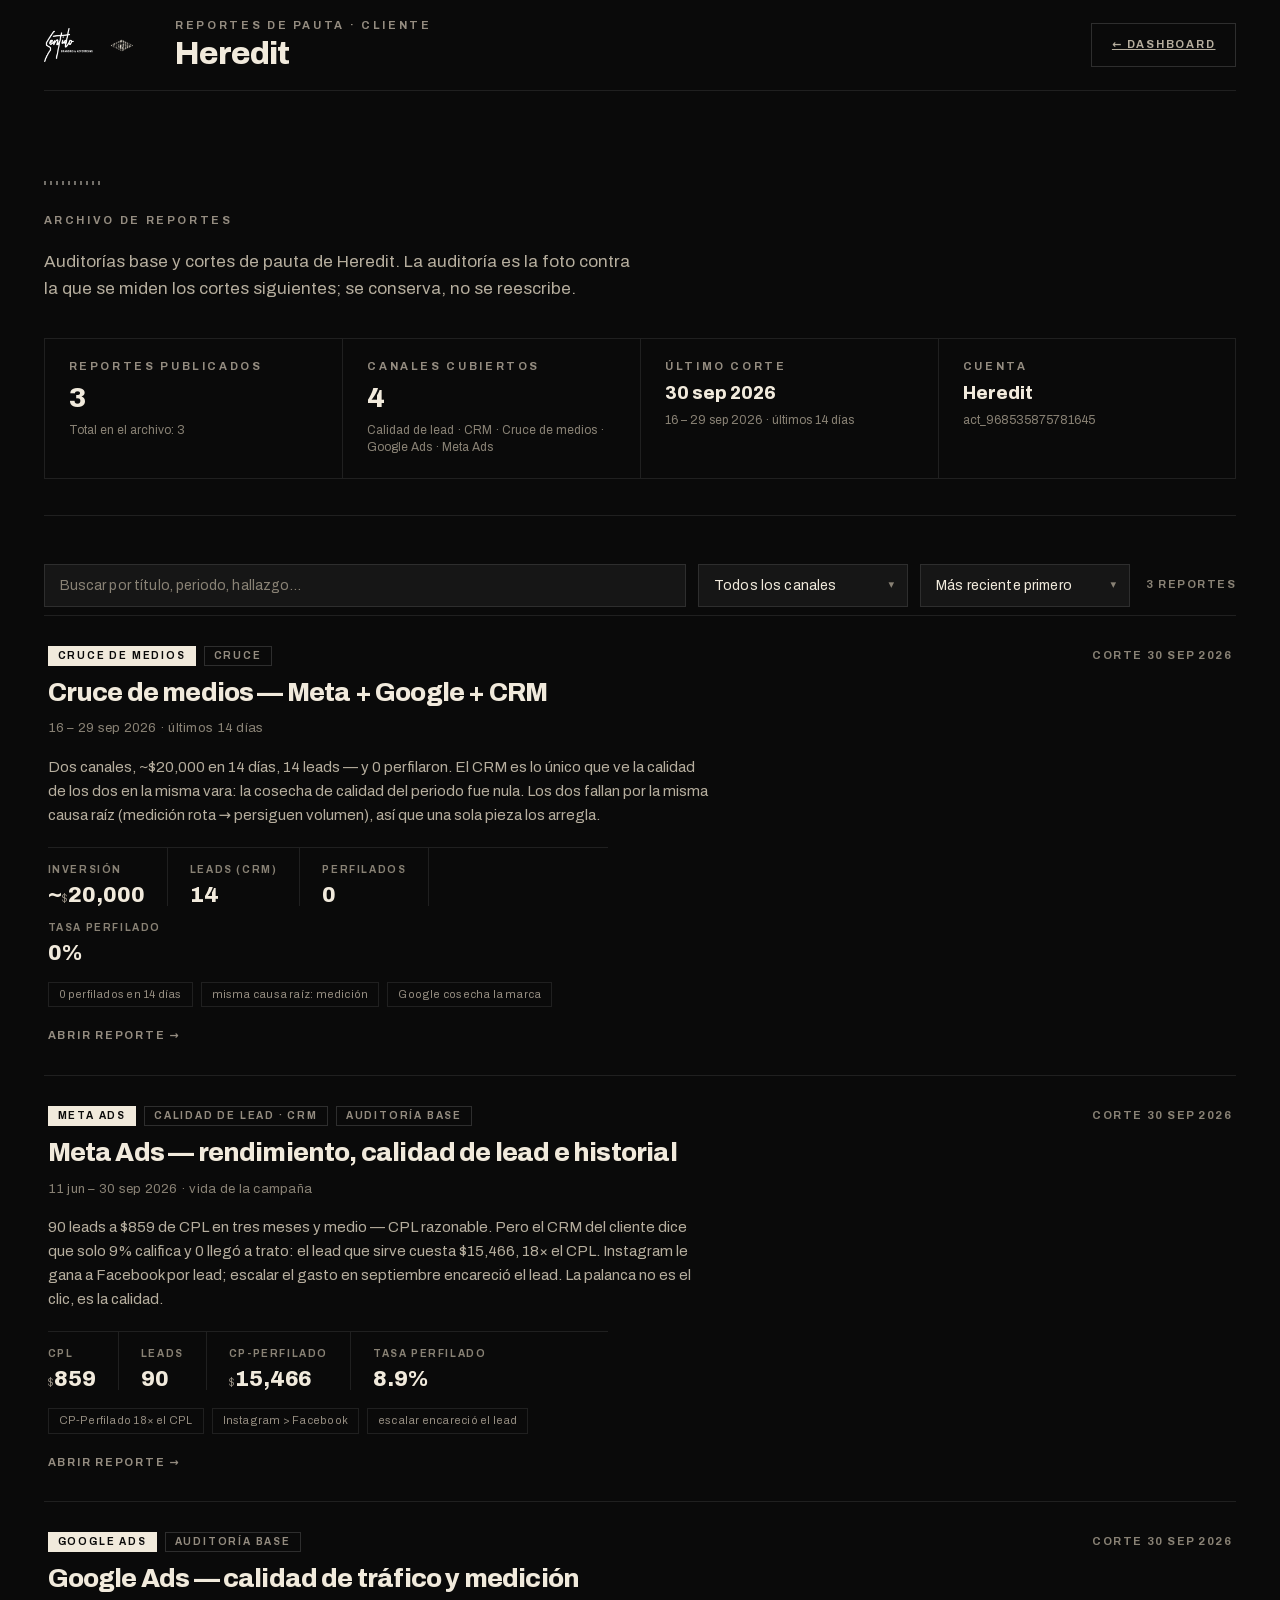
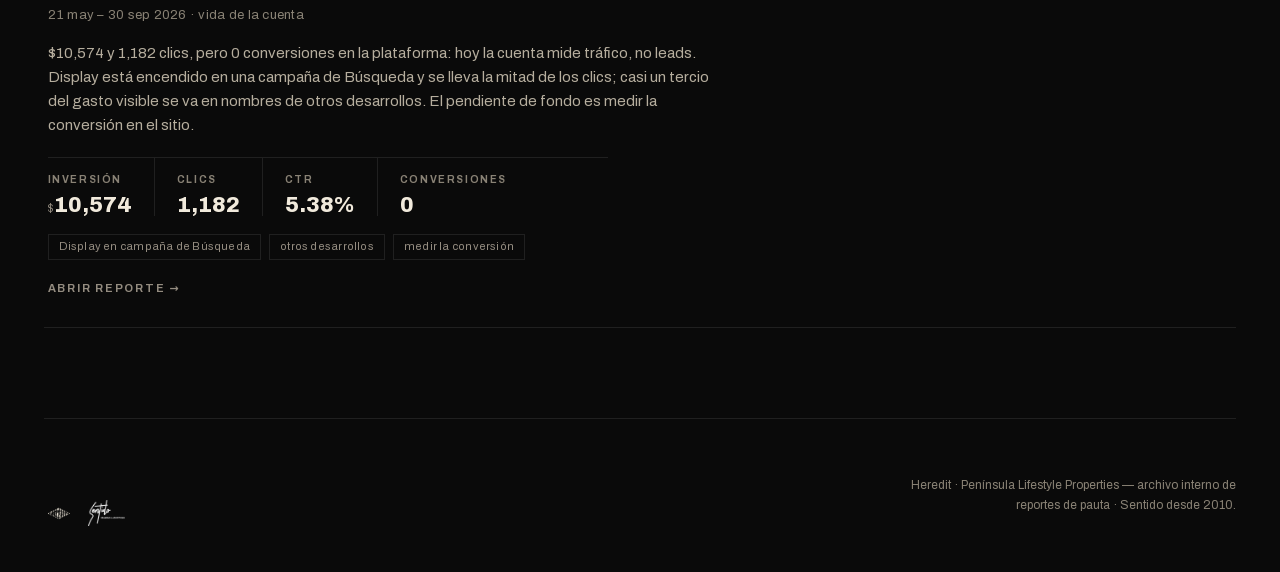
==== commit 1fc33a21: "Heredit: reporte de cruce de medios (Meta + Google + CRM), últimos 14 días - /reportes/heredit/cruce" ====
--- a/reportes/heredit/index.html
+++ b/reportes/heredit/index.html
@@ -73,6 +73,14 @@
 
 // ── Manifiesto de reportes (memoria compartida entre reportes) ──
 const REPORTS = [
+  {
+    slug:'cruce-2026-09-30', titulo:'Cruce de medios — Meta + Google + CRM',
+    canales:['Cruce de medios'], tipo:'Cruce',
+    fecha:'2026-09-30', periodo:'16 – 29 sep 2026 · últimos 14 días', corte:'Corte 30 sep 2026',
+    desc:'Dos canales, ~$20,000 en 14 días, 14 leads — y 0 perfilaron. El CRM es lo único que ve la calidad de los dos en la misma vara: la cosecha de calidad del periodo fue nula. Los dos fallan por la misma causa raíz (medición rota → persiguen volumen), así que una sola pieza los arregla.',
+    kpis:[{l:'Inversión',v:'~<span class="cur">$</span>20,000'},{l:'Leads (CRM)',v:'14'},{l:'Perfilados',v:'0'},{l:'Tasa perfilado',v:'0%'}],
+    etiquetas:['0 perfilados en 14 días','misma causa raíz: medición','Google cosecha la marca']
+  },
   {
     slug:'meta-2026-09-30', titulo:'Meta Ads — rendimiento, calidad de lead e historial',
     canales:['Meta Ads','Calidad de lead · CRM'], tipo:'Auditoría base',
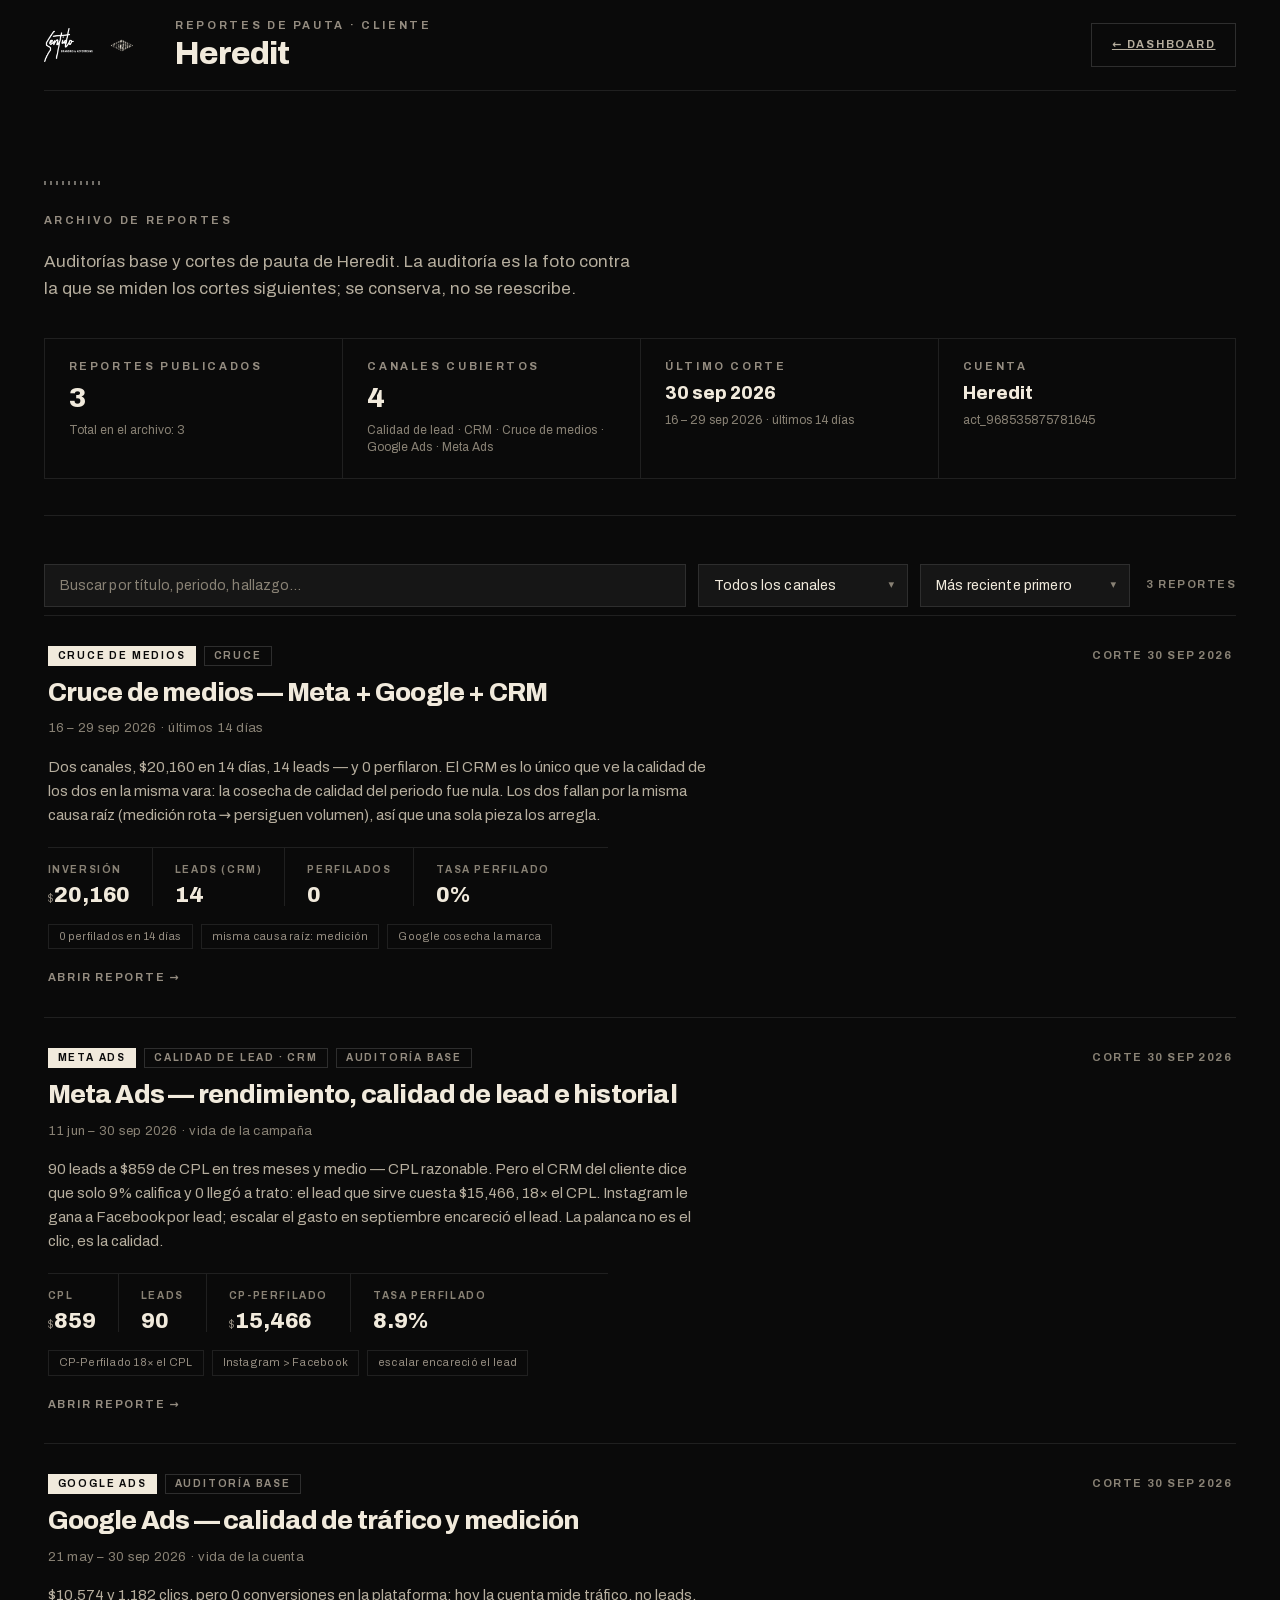
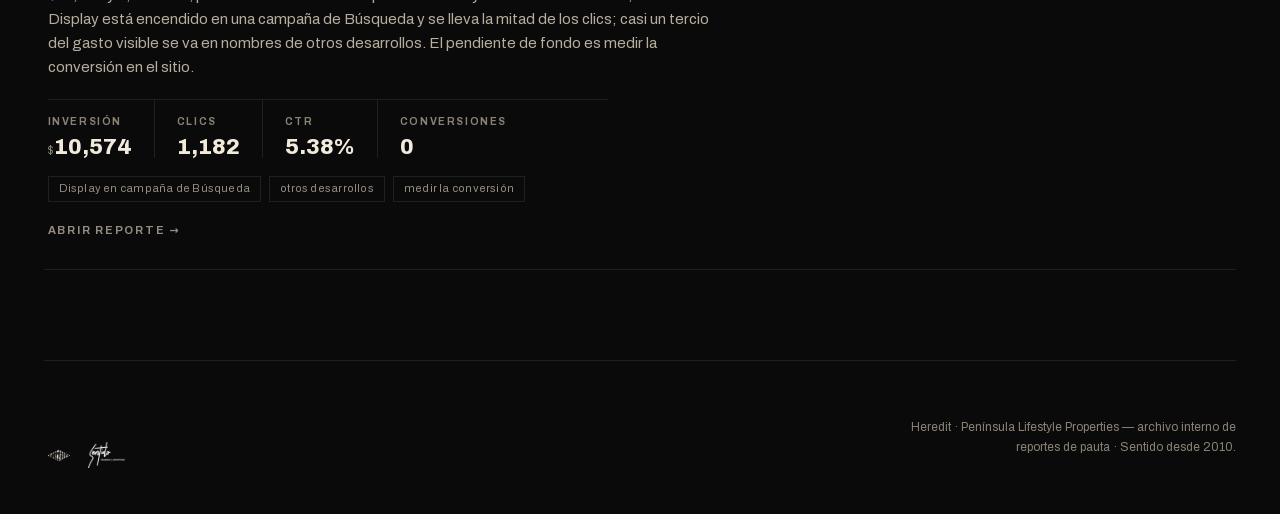
==== commit bb6a8905: "Cruce Heredit: gasto exacto de Google 14d ($1,444) + total $20,160 - Google 14d (16-29 sep) = $1,443" ====
--- a/reportes/heredit/index.html
+++ b/reportes/heredit/index.html
@@ -77,8 +77,8 @@
     slug:'cruce-2026-09-30', titulo:'Cruce de medios — Meta + Google + CRM',
     canales:['Cruce de medios'], tipo:'Cruce',
     fecha:'2026-09-30', periodo:'16 – 29 sep 2026 · últimos 14 días', corte:'Corte 30 sep 2026',
-    desc:'Dos canales, ~$20,000 en 14 días, 14 leads — y 0 perfilaron. El CRM es lo único que ve la calidad de los dos en la misma vara: la cosecha de calidad del periodo fue nula. Los dos fallan por la misma causa raíz (medición rota → persiguen volumen), así que una sola pieza los arregla.',
-    kpis:[{l:'Inversión',v:'~<span class="cur">$</span>20,000'},{l:'Leads (CRM)',v:'14'},{l:'Perfilados',v:'0'},{l:'Tasa perfilado',v:'0%'}],
+    desc:'Dos canales, $20,160 en 14 días, 14 leads — y 0 perfilaron. El CRM es lo único que ve la calidad de los dos en la misma vara: la cosecha de calidad del periodo fue nula. Los dos fallan por la misma causa raíz (medición rota → persiguen volumen), así que una sola pieza los arregla.',
+    kpis:[{l:'Inversión',v:'<span class="cur">$</span>20,160'},{l:'Leads (CRM)',v:'14'},{l:'Perfilados',v:'0'},{l:'Tasa perfilado',v:'0%'}],
     etiquetas:['0 perfilados en 14 días','misma causa raíz: medición','Google cosecha la marca']
   },
   {
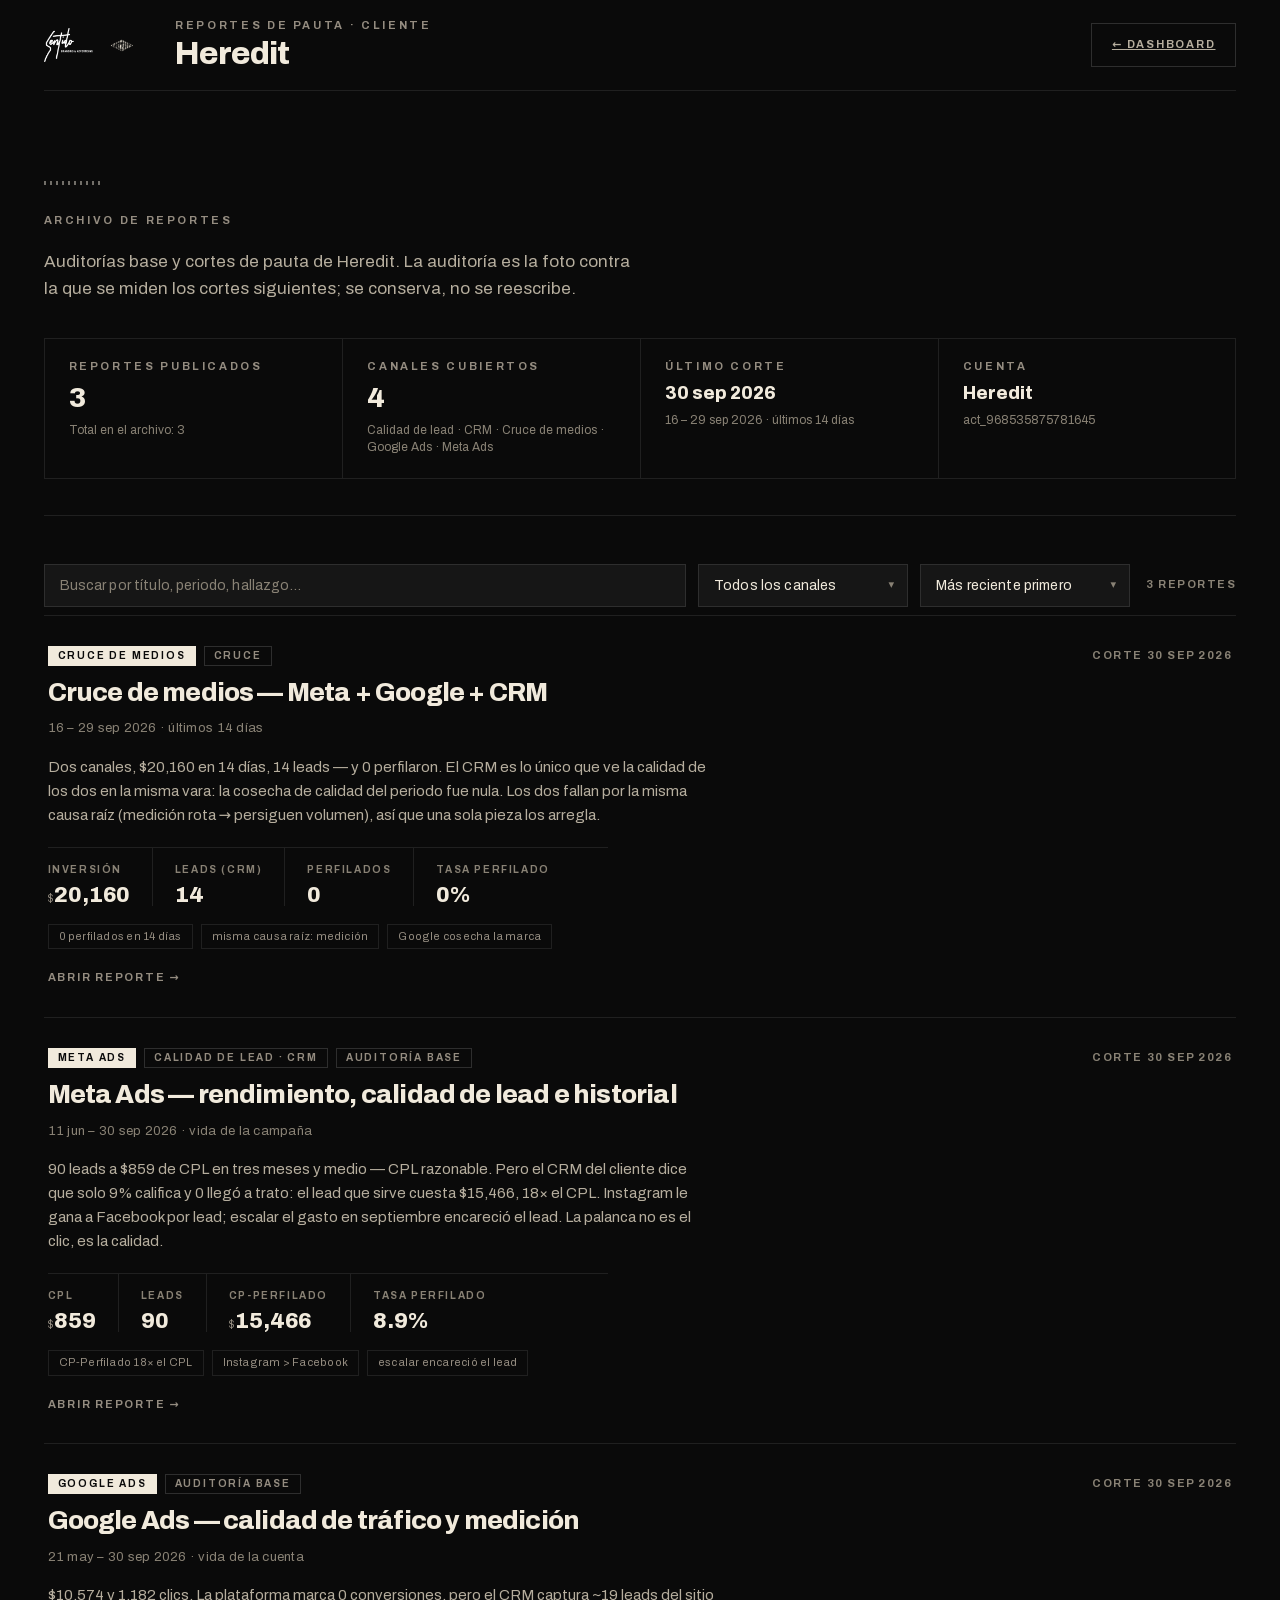
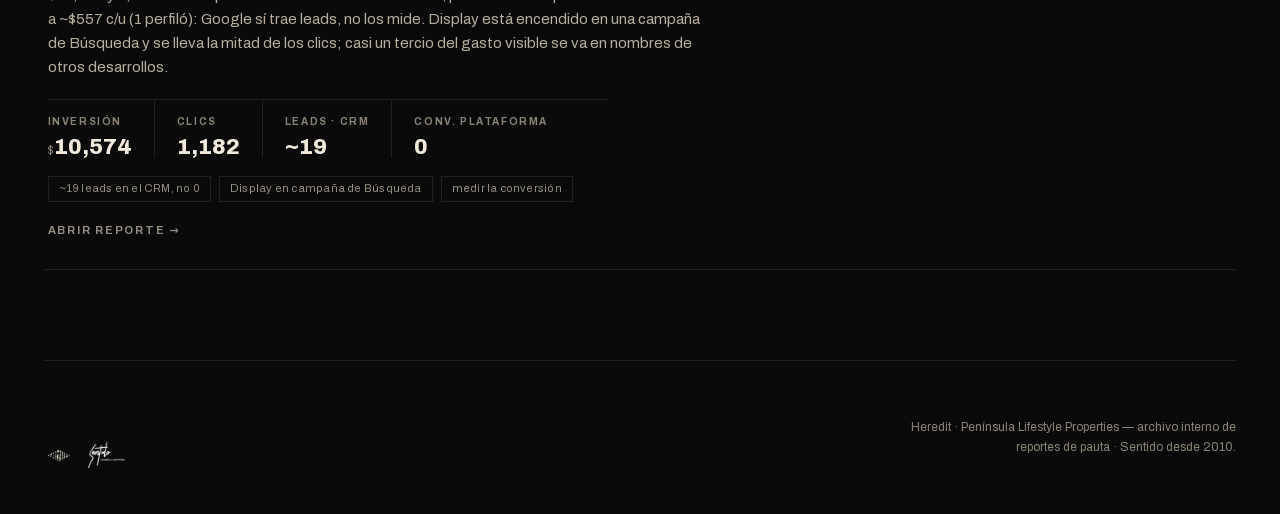
==== commit 86cb23bd: "Google/cruce Heredit: los leads de Google = leads de 'sitio web' en el CRM (no 0) - Google 21 may-30" ====
--- a/reportes/heredit/index.html
+++ b/reportes/heredit/index.html
@@ -93,9 +93,9 @@
     slug:'google-2026-09-30', titulo:'Google Ads — calidad de tráfico y medición',
     canales:['Google Ads'], tipo:'Auditoría base',
     fecha:'2026-09-30', periodo:'21 may – 30 sep 2026 · vida de la cuenta', corte:'Corte 30 sep 2026',
-    desc:'$10,574 y 1,182 clics, pero 0 conversiones en la plataforma: hoy la cuenta mide tráfico, no leads. Display está encendido en una campaña de Búsqueda y se lleva la mitad de los clics; casi un tercio del gasto visible se va en nombres de otros desarrollos. El pendiente de fondo es medir la conversión en el sitio.',
-    kpis:[{l:'Inversión',v:'<span class="cur">$</span>10,574'},{l:'Clics',v:'1,182'},{l:'CTR',v:'5.38%'},{l:'Conversiones',v:'0'}],
-    etiquetas:['Display en campaña de Búsqueda','otros desarrollos','medir la conversión']
+    desc:'$10,574 y 1,182 clics. La plataforma marca 0 conversiones, pero el CRM captura ~19 leads del sitio a ~$557 c/u (1 perfiló): Google sí trae leads, no los mide. Display está encendido en una campaña de Búsqueda y se lleva la mitad de los clics; casi un tercio del gasto visible se va en nombres de otros desarrollos.',
+    kpis:[{l:'Inversión',v:'<span class="cur">$</span>10,574'},{l:'Clics',v:'1,182'},{l:'Leads · CRM',v:'~19'},{l:'Conv. plataforma',v:'0'}],
+    etiquetas:['~19 leads en el CRM, no 0','Display en campaña de Búsqueda','medir la conversión']
   },
 ];
 
